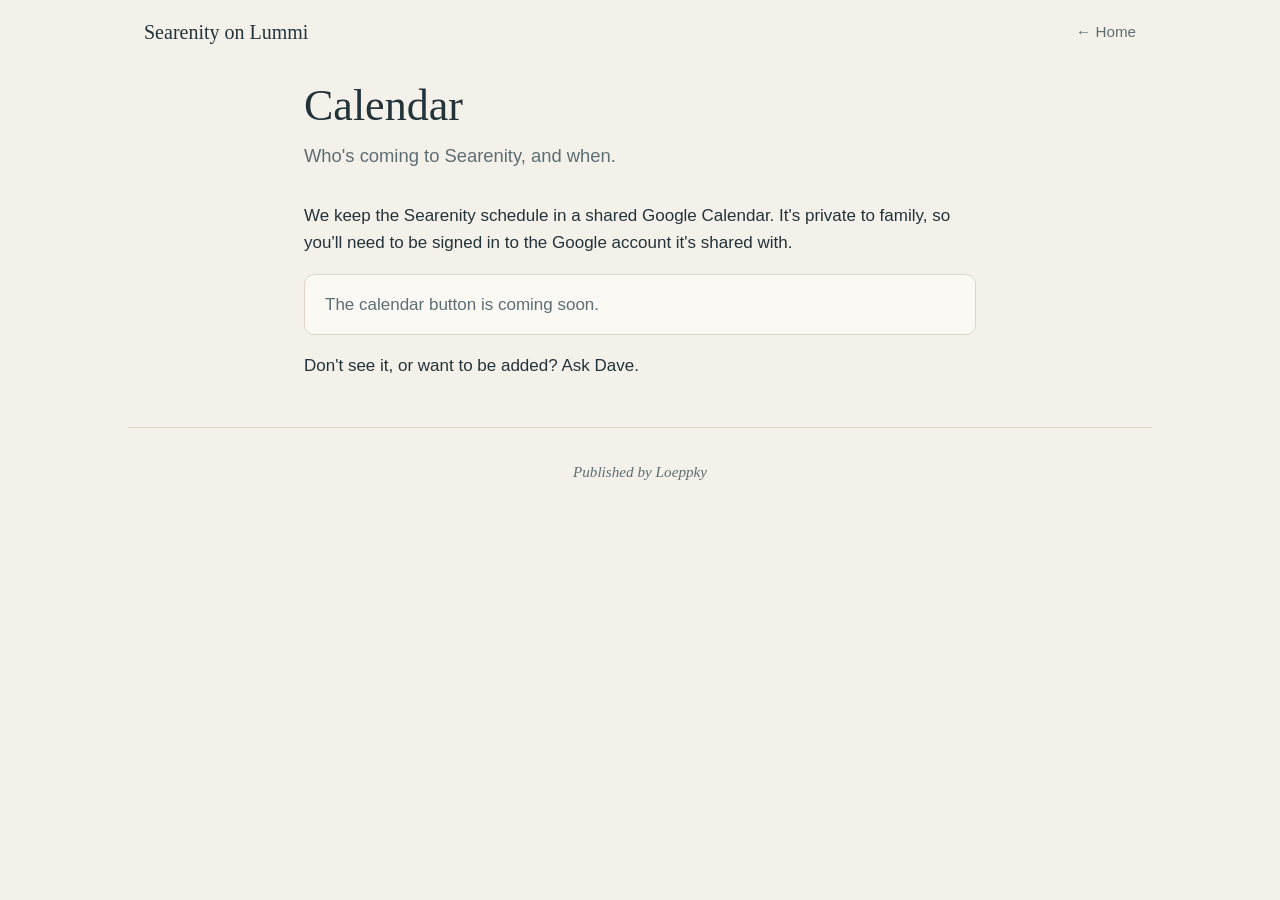
==== site/calendar.html @ d89c502c "feat: add home page with photo and four section pages Co-Authored-By: Claude Opus 5.5 <noreply@anthr" ====
<!doctype html>
<html lang="en">
<head>
  <meta charset="utf-8">
  <meta name="viewport" content="width=device-width, initial-scale=1">
  <title>Calendar · Searenity on Lummi</title>
  <meta name="description" content="The Searenity on Lummi family calendar.">
  <link rel="stylesheet" href="style.css">
</head>
<body>
  <header class="site-header">
    <a class="site-name" href="./">Searenity on Lummi</a>
    <nav><a href="./">← Home</a></nav>
  </header>

  <main class="page">
    <h1>Calendar</h1>
    <p class="lead">Who's coming to Searenity, and when.</p>

    <p>We keep the Searenity schedule in a shared Google Calendar. It's private to family, so you'll need to be signed in to the Google account it's shared with.</p>

    <p class="note">The calendar button is coming soon.</p>

    <p>Don't see it, or want to be added? Ask Dave.</p>
  </main>

  <footer class="site-footer">Published by Loeppky</footer>
</body>
</html>
---- site/style.css ----
/* Shared styles for searenityonlummi.com. Colours: sand and sea blue-grey. */

:root {
  --bg: #f4f1ea;
  --surface: #fbf9f4;
  --ink: #23333a;
  --muted: #5d6e73;
  --accent: #2f6f7e;
  --line: #ddd6c8;
  --shadow: 0 1px 2px rgba(35, 51, 58, 0.08), 0 4px 14px rgba(35, 51, 58, 0.06);
  --serif: Georgia, "Times New Roman", serif;
  --sans: -apple-system, BlinkMacSystemFont, "Segoe UI", Roboto, Helvetica, Arial, sans-serif;
}

@media (prefers-color-scheme: dark) {
  :root {
    --bg: #162227;
    --surface: #1d2c32;
    --ink: #e8ece9;
    --muted: #a3b2b4;
    --accent: #7fbfcc;
    --line: #2f4148;
    --shadow: 0 1px 2px rgba(0, 0, 0, 0.3), 0 4px 14px rgba(0, 0, 0, 0.25);
  }
}

* { box-sizing: border-box; }

html { -webkit-text-size-adjust: 100%; }

body {
  margin: 0;
  background: var(--bg);
  color: var(--ink);
  font-family: var(--sans);
  font-size: 1.0625rem;
  line-height: 1.6;
}

img { max-width: 100%; height: auto; display: block; }

a { color: var(--accent); }

h1, h2, h3 { font-family: var(--serif); font-weight: normal; line-height: 1.2; }

/* Header and footer, shared by every page */

.site-header {
  display: flex;
  align-items: center;
  justify-content: space-between;
  gap: 1rem;
  max-width: 64rem;
  margin: 0 auto;
  padding: 1rem 16px;
}

.site-name {
  font-family: var(--serif);
  font-size: 1.25rem;
  color: var(--ink);
  text-decoration: none;
}

.site-header nav a {
  color: var(--muted);
  text-decoration: none;
  font-size: 0.95rem;
}

.site-header nav a:hover { color: var(--accent); }

.site-footer {
  max-width: 64rem;
  margin: 3rem auto 0;
  padding: 2rem 16px 2.5rem;
  border-top: 1px solid var(--line);
  color: var(--muted);
  font-family: var(--serif);
  font-style: italic;
  font-size: 0.95rem;
  text-align: center;
}

/* Page body */

.page {
  max-width: 44rem;
  margin: 0 auto;
  padding: 0 16px;
}

.page h1 {
  font-size: clamp(2rem, 6vw, 2.75rem);
  margin: 1rem 0 0.5rem;
}

.page .lead {
  color: var(--muted);
  font-size: 1.15rem;
  margin: 0 0 2rem;
}

.page h2 {
  font-size: 1.5rem;
  margin: 2.5rem 0 0.5rem;
}

.note {
  background: var(--surface);
  border: 1px solid var(--line);
  border-radius: 10px;
  padding: 1rem 1.25rem;
  color: var(--muted);
}

.button {
  display: inline-block;
  background: var(--accent);
  color: var(--bg);
  text-decoration: none;
  padding: 0.75rem 1.25rem;
  border-radius: 999px;
  font-weight: 600;
}

.button:hover { filter: brightness(1.08); }

/* Home page */

.hero {
  position: relative;
  max-width: 64rem;
  margin: 0 auto;
  padding: 0 16px;
}

.hero img {
  width: 100%;
  aspect-ratio: 4 / 3;
  object-fit: cover;
  border-radius: 14px;
}

.hero-home { padding-top: 16px; }

@media (min-width: 700px) {
  .hero img { aspect-ratio: 16 / 9; object-position: center 40%; }
}

.welcome {
  max-width: 40rem;
  margin: 2rem auto 0;
  padding: 0 16px;
  text-align: center;
}

.welcome h1 {
  font-size: clamp(2.25rem, 8vw, 3.5rem);
  margin: 0 0 0.25rem;
  letter-spacing: 0.01em;
}

.welcome .wave { color: var(--accent); font-size: 1.5rem; margin: 0 0 0.75rem; }

.welcome p { color: var(--muted); font-size: 1.2rem; margin: 0; }

.tiles {
  display: grid;
  grid-template-columns: 1fr;
  gap: 14px;
  max-width: 64rem;
  margin: 2.5rem auto 0;
  padding: 0 16px;
  list-style: none;
}

@media (min-width: 560px) { .tiles { grid-template-columns: 1fr 1fr; } }
@media (min-width: 960px) { .tiles { grid-template-columns: repeat(4, 1fr); } }

.tile a {
  display: flex;
  flex-direction: column;
  gap: 0.35rem;
  height: 100%;
  padding: 1.25rem 1.25rem 1.4rem;
  background: var(--surface);
  border: 1px solid var(--line);
  border-radius: 12px;
  box-shadow: var(--shadow);
  color: var(--ink);
  text-decoration: none;
  transition: transform 0.15s ease, border-color 0.15s ease;
}

.tile a:hover { transform: translateY(-2px); border-color: var(--accent); }

.tile .icon { font-size: 1.6rem; line-height: 1; }

.tile h2 { font-size: 1.35rem; margin: 0.4rem 0 0; }

.tile p { margin: 0; color: var(--muted); font-size: 0.98rem; }

/* Projects list */

.cards { display: grid; gap: 14px; padding: 0; list-style: none; }

.card {
  background: var(--surface);
  border: 1px solid var(--line);
  border-radius: 12px;
  padding: 1.25rem;
}

.card h2 { margin: 0 0 0.25rem; font-size: 1.35rem; }

.card p { margin: 0; color: var(--muted); }

.card .status {
  display: inline-block;
  margin-top: 0.75rem;
  font-size: 0.85rem;
  color: var(--accent);
}
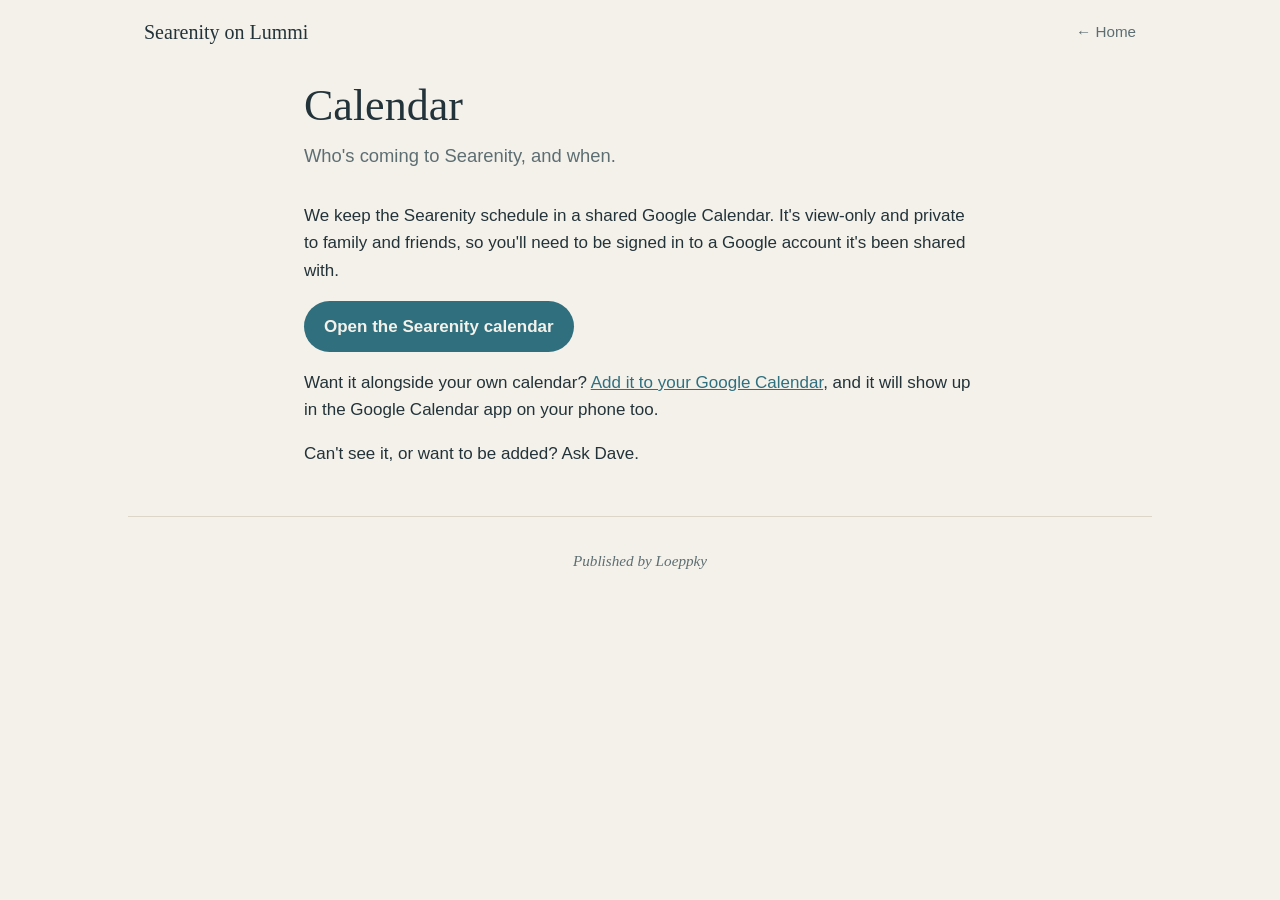
==== commit d153ac2c: "feat: add calendar button and add-to-calendar link Co-Authored-By: Claude Opus 5.5 <noreply@anthropi" ====
--- a/site/calendar.html
+++ b/site/calendar.html
@@ -17,11 +17,13 @@
     <h1>Calendar</h1>
     <p class="lead">Who's coming to Searenity, and when.</p>
 
-    <p>We keep the Searenity schedule in a shared Google Calendar. It's private to family, so you'll need to be signed in to the Google account it's shared with.</p>
+    <p>We keep the Searenity schedule in a shared Google Calendar. It's view-only and private to family and friends, so you'll need to be signed in to a Google account it's been shared with.</p>
 
-    <p class="note">The calendar button is coming soon.</p>
+    <p><a class="button" href="https://calendar.google.com/calendar/embed?src=22medouo5itcg2lpcfedetl324%40group.calendar.google.com&amp;ctz=America%2FLos_Angeles" target="_blank" rel="noopener">Open the Searenity calendar</a></p>
 
-    <p>Don't see it, or want to be added? Ask Dave.</p>
+    <p>Want it alongside your own calendar? <a href="https://calendar.google.com/calendar/u/0?cid=MjJtZWRvdW81aXRjZzJscGNmZWRldGwzMjRAZ3JvdXAuY2FsZW5kYXIuZ29vZ2xlLmNvbQ" target="_blank" rel="noopener">Add it to your Google Calendar</a>, and it will show up in the Google Calendar app on your phone too.</p>
+
+    <p>Can't see it, or want to be added? Ask Dave.</p>
   </main>
 
   <footer class="site-footer">Published by Loeppky</footer>
--- a/site/style.css
+++ b/site/style.css
@@ -147,6 +147,44 @@
 @media (min-width: 700px) {
   .hero img { aspect-ratio: 16 / 9; object-position: center 40%; }
 }
+
+/* Home page slideshow (photos fade every 4 seconds; see the script in index.html) */
+.slideshow {
+  position: relative;
+  aspect-ratio: 4 / 3;
+  border-radius: 14px;
+  overflow: hidden;
+  background: #1b2a30;
+}
+@media (min-width: 700px) { .slideshow { aspect-ratio: 16 / 9; } }
+
+.slide {
+  position: absolute;
+  inset: 0;
+  margin: 0;
+  opacity: 0;
+  transition: opacity 1.2s ease;
+}
+.slide.active { opacity: 1; }
+
+.hero .slide img {
+  position: absolute;
+  inset: 0;
+  width: 100%;
+  height: 100%;
+  aspect-ratio: auto;
+  border-radius: 0;
+  object-fit: cover;
+  background: none;
+}
+.hero .slide img.backdrop { filter: blur(24px) brightness(0.8); transform: scale(1.15); }
+.hero .slide.tall img.photo { object-fit: contain; }
+.hero .slide.pano img.photo { object-position: 47% center; }
+@media (min-width: 700px) {
+  .hero .slide.pano img.photo { object-fit: contain; }
+}
+
+@media (prefers-reduced-motion: reduce) { .slide { transition: none; } }
 
 .welcome {
   max-width: 40rem;
@@ -222,3 +260,73 @@
   font-size: 0.85rem;
   color: var(--accent);
 }
+
+/* Project story pages */
+
+.story .kicker {
+  margin: 0;
+  color: var(--accent);
+  font-size: 0.85rem;
+  letter-spacing: 0.08em;
+  text-transform: uppercase;
+}
+
+.story-hero { margin: 0.5rem 0 1.5rem; }
+.story-hero img { width: 100%; border-radius: 14px; aspect-ratio: 16 / 10; object-fit: cover; }
+
+.toc {
+  background: var(--surface);
+  border: 1px solid var(--line);
+  border-radius: 12px;
+  padding: 1rem 1.25rem;
+}
+.toc p { margin: 0 0 0.25rem; font-family: var(--serif); font-size: 1.15rem; }
+.toc ol { margin: 0; padding-left: 1.4rem; }
+.toc li { margin: 0.15rem 0; }
+
+.chapter { padding-top: 1.5rem; scroll-margin-top: 1rem; }
+.chapter + .chapter { border-top: 1px solid var(--line); margin-top: 2.5rem; }
+.chapter h2 { margin-top: 0.25rem; font-size: clamp(1.6rem, 5vw, 2rem); }
+.chapter h3 { font-size: 1.25rem; margin: 1.75rem 0 0.25rem; }
+.chapter ul { padding-left: 1.25rem; }
+.chapter li { margin: 0.3rem 0; }
+
+.photos {
+  display: grid;
+  grid-template-columns: 1fr;
+  gap: 12px;
+  margin: 1.25rem 0 1.5rem;
+}
+@media (min-width: 560px) { .photos { grid-template-columns: 1fr 1fr; } }
+.photos:has(> figure:only-child) { grid-template-columns: 1fr; }
+
+figure { margin: 0; }
+figure img { width: 100%; border-radius: 10px; background: var(--line); }
+.photos img { aspect-ratio: 4 / 3; object-fit: cover; }
+figcaption { color: var(--muted); font-size: 0.92rem; margin-top: 0.35rem; }
+figure.wide { margin: 1.25rem 0 1.5rem; }
+figure.wide img { background: #fff; border: 1px solid var(--line); }
+
+.video-placeholder {
+  display: flex;
+  align-items: center;
+  gap: 0.9rem;
+  margin: 0.75rem 0;
+  padding: 0.9rem 1.1rem;
+  border: 1px dashed var(--line);
+  border-radius: 10px;
+  color: var(--muted);
+}
+.video-placeholder span { font-size: 1.4rem; color: var(--accent); }
+.video-placeholder p { margin: 0; }
+
+.video { margin: 1rem 0; }
+.video iframe { width: 100%; aspect-ratio: 16 / 9; border: 0; border-radius: 10px; display: block; }
+/* Tall phone videos (YouTube Shorts) */
+.video.tall { max-width: 340px; margin-left: auto; margin-right: auto; }
+.video.tall iframe { aspect-ratio: 9 / 16; }
+
+.punchline { font-family: var(--serif); font-style: italic; font-size: 1.25rem; }
+
+.card a.card-link { color: inherit; text-decoration: none; display: block; }
+.card:has(a.card-link):hover { border-color: var(--accent); }
